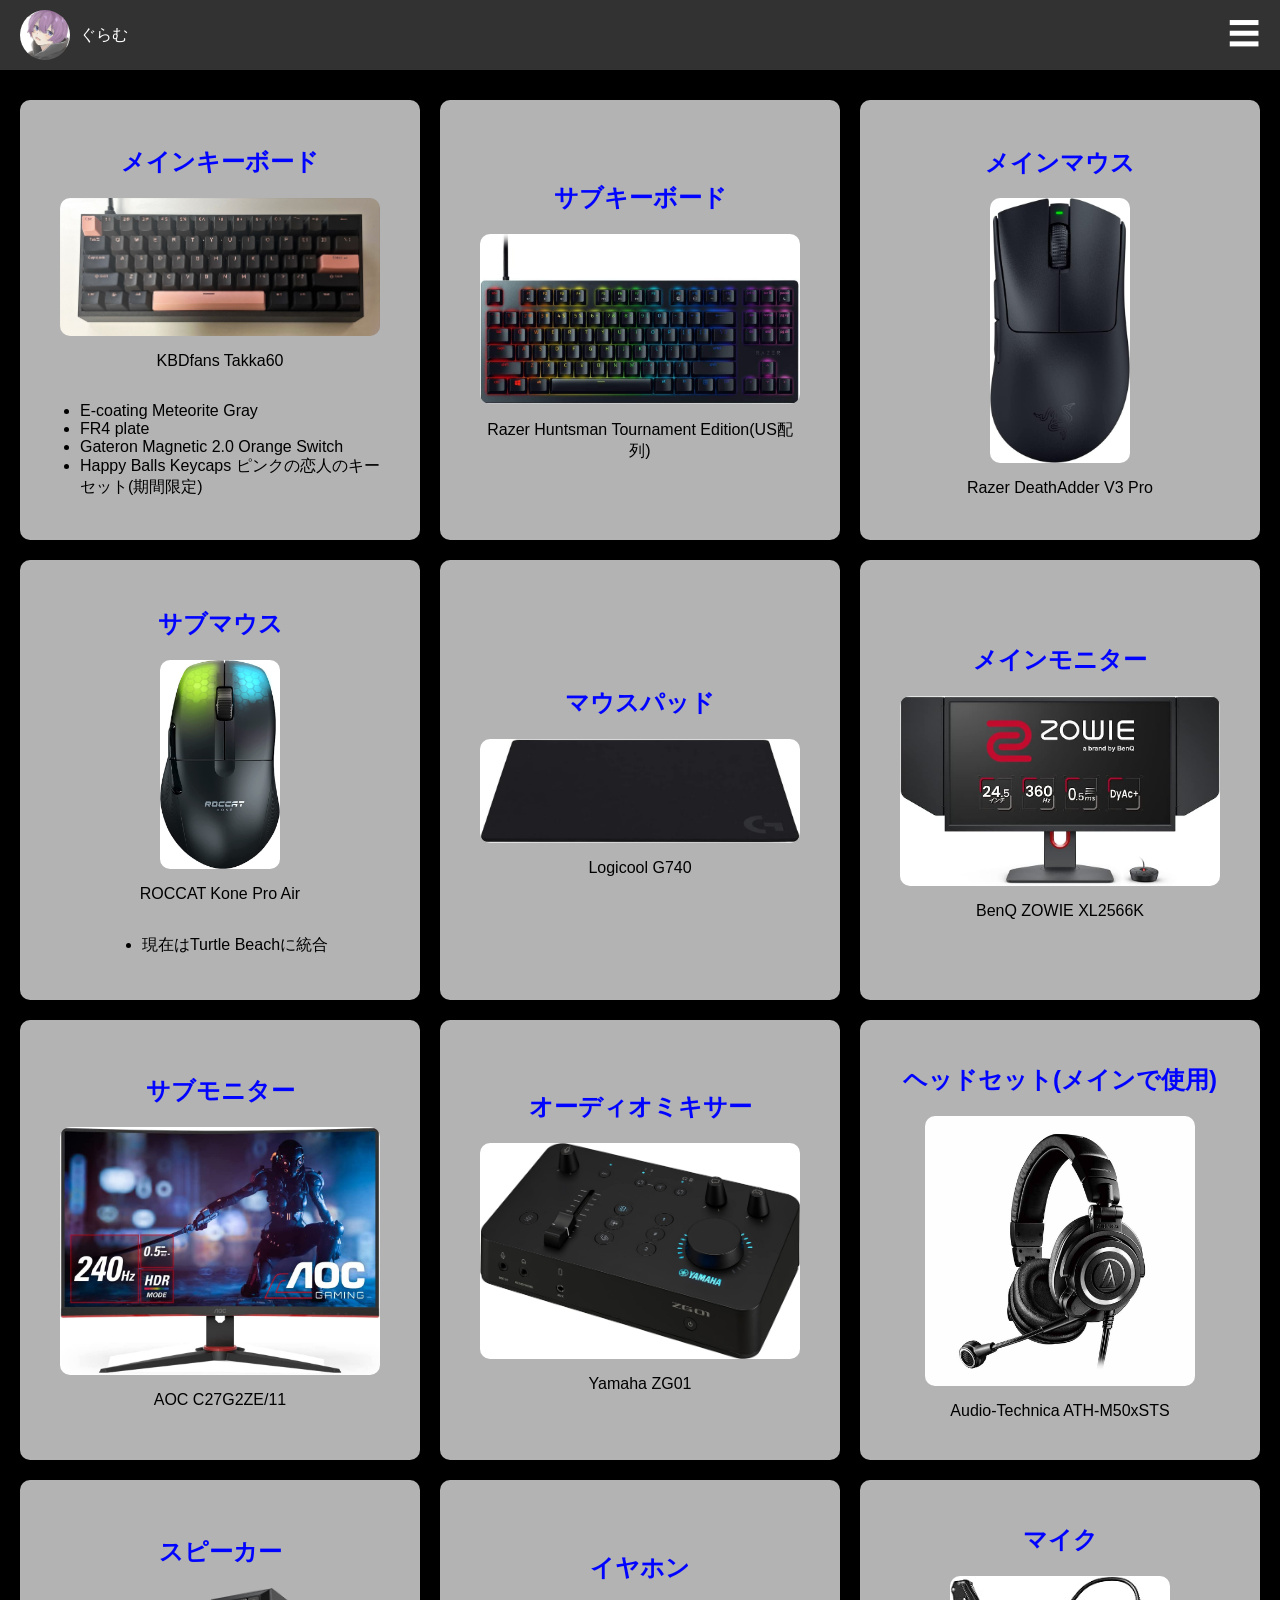
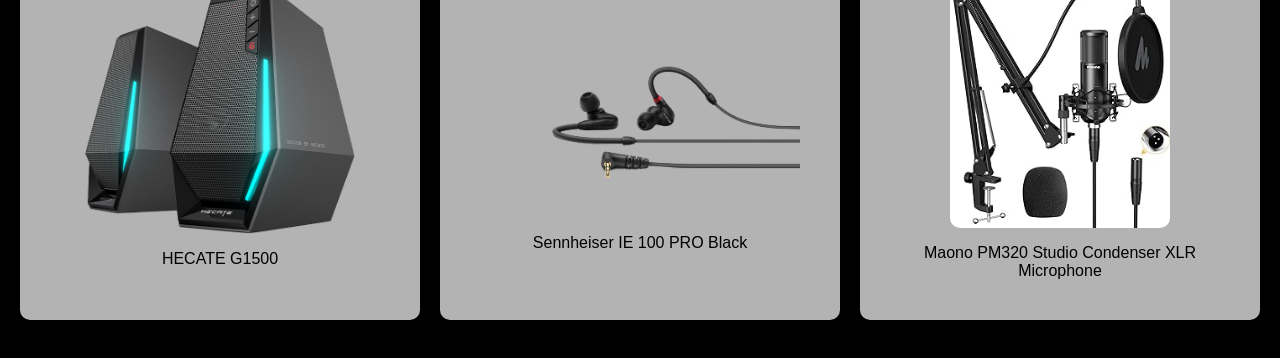
==== index.html @ 0bb7a0b4 "Rename device_index.html to index.html" ====
<!DOCTYPE html>
<html lang="ja">
<head>
    <meta charset="UTF-8">
    <meta name="viewport" content="width=device-width, initial-scale=1.0">
    <title>ぐらむの使用デバイス</title>
    <link rel="stylesheet" href="device_style.css">
</head>

<body>
    <div class="top-bar">
        <div class="profile">
            <img src="17gramsicon.jpg" alt="17grams icon">
            <span>ぐらむ</span>
        </div>
        
        <div class="menu-toggle" id="menuToggle">
            &#9776;
        </div>
        
        <div class="dropdown-menu" id="dropdownMenu">
            <a href="https://17grams.github.io/home" target="_blank">ホーム</a>
            <a href="https://17grams.github.io/selfintroduction" target="_blank">自己紹介</a>
            <a href="https://17grams.github.io/pcspecification" target="_blank">使用PCスペック</a>
        </div>
    </div>

    <div class="container">
        <div class="content">
            <div class="grid">
                <a href="https://kbdfans.com/products/takka60" class="frame" target="_blank" rel="noopener noreferrer">
                    <h2>メインキーボード</h2>
                    <img src="takka60.png" alt="Takka60">
                    <p>KBDfans Takka60</p>
                    <ul>
                        <li>E-coating Meteorite Gray</li>
                        <li>FR4 plate</li>
                        <li>Gateron Magnetic 2.0 Orange Switch</li>
                        <li>Happy Balls Keycaps ピンクの恋人のキーセット(期間限定)</li>
                    </ul>
                </a>
                <a href="https://www.razer.com/es-es/gaming-keyboards/razer-huntsman-tournament-edition" class="frame" target="_blank" rel="noopener noreferrer">
                    <h2>サブキーボード</h2>
                    <img src="razerkeyboard.png" alt="Razer Keyboard">
                    <p>Razer Huntsman Tournament Edition(US配列)</p>
                </a>
                <a href="https://www.razer.com/jp-jp/gaming-mice/razer-deathadder-v3-pro" class="frame" target="_blank" rel="noopener noreferrer">
                    <h2>メインマウス</h2>
                    <img src="razermouse.png" style="width:140px; height:auto;" alt="Razer Mouse">
                    <p>Razer DeathAdder V3 Pro</p>
                </a>
                <a href="https://jp.turtlebeach.com/" class="frame" target="_blank" rel="noopener noreferrer">
                    <h2>サブマウス</h2>
                    <img src="roccatmouse.png" style="width:120px; height:auto;" alt="ROCCAT Mouse">
                    <p>ROCCAT Kone Pro Air</p>
                    <ul>
                       <li>現在はTurtle Beachに統合</li>
                    </ul>
                </a>
                <a href="https://gaming.logicool.co.jp/ja-jp/products/gaming-mouse-pads/g740-large-cloth-mouse-pad.943-000810.html" class="frame" target="_blank" rel="noopener noreferrer">
                    <h2>マウスパッド</h2>
                    <img src="mousepad.png" alt="Logicool Mouse Pad">
                    <p>Logicool G740</p>
                </a>
                <a href="https://zowie.benq.com/ja-jp/monitor/xl2566k.html" class="frame" target="_blank" rel="noopener noreferrer">
                    <h2>メインモニター</h2>
                    <img src="zowiemonitor.png" alt="BenQ ZOWIE Monitor">
                    <p>BenQ ZOWIE XL2566K</p>
                </a>
                <a href="https://jp.aoc.com/product/C27G2ZE-11" class="frame" target="_blank" rel="noopener noreferrer">
                    <h2>サブモニター</h2>
                    <img src="aocmonitor.png" alt="AOC Monitor">
                    <p>AOC C27G2ZE/11</p>
                </a>
                <a href="https://jp.yamaha.com/products/proaudio/live_streaming_gaming/zg/zg01/index.html" class="frame" target="_blank" rel="noopener noreferrer">
                    <h2>オーディオミキサー</h2>
                    <img src="zg01.png" alt="Yamaha Audio Mixer">
                    <p>Yamaha ZG01</p>
                </a>
                <a href="https://www.audio-technica.co.jp/product/ATH-M50xSTS" class="frame" target="_blank" rel="noopener noreferrer">
                    <h2>ヘッドセット(メインで使用)</h2>
                    <img src="headset.png" style="width:270px; height:auto;" alt="Audio-Technica Headset">
                    <p>Audio-Technica ATH-M50xSTS</p>
                </a>
                <a href="https://hecategaming.com/ja-global/products/g1500-black" class="frame" target="_blank" rel="noopener noreferrer">
                    <h2>スピーカー</h2>
                    <img src="speaker.png" style="width:270px; height:auto;" alt="HECATE Speaker">
                    <p>HECATE G1500</p>
                </a>
                <a href="https://www.sennheiser.com/ja-jp/catalog/products/headphones/ie-100-pro/ie-100-pro-black-508940" class="frame" target="_blank" rel="noopener noreferrer">
                    <h2>イヤホン</h2>
                    <img src="earphone.png" alt="Sennheiser Earphone">
                    <p>Sennheiser IE 100 PRO Black</p>
                </a>
                <a href="https://www.maono.com/products/xlr-condenser-microphone-kit-maono-au-pm320s?variant=40811929632833" class="frame" target="_blank" rel="noopener noreferrer">
                    <h2>マイク</h2>
                    <img src="microphone.png" style="width:220px; height:auto;" alt="Maono Microphone">
                    <p>Maono PM320 Studio Condenser XLR Microphone</p>
                </a>
            </div>
        </div>
    </div>
    1111
    <script src="device_script.js"></script>
</body>
</html>
---- device_style.css ----
/* device_style.css */
body {
  margin: 0;
  padding: 0;
  display: flex;
  flex-direction: column;
  background-color: rgb(0, 0, 0);
  font-family: 'Arial', sans-serif;
  position: relative;
}

.top-bar {
  display: flex;
  justify-content: space-between;
  align-items: center;
  width: 100%;
  padding: 10px 20px;
  box-sizing: border-box;
  position: fixed;
  background-color: rgba(104, 104, 104, 0.486);
  top: 0;
  left: 0;
  z-index: 100;
}

.profile {
  display: flex;
  align-items: center;
  color: #fff;
}

.profile img {
  width: 50px;
  height: 50px;
  border-radius: 50%;
  margin-right: 10px;
}

.menu-toggle {
  font-size: 2rem;
  color: #fff;
  cursor: pointer;
  transition: transform 0.3s ease, font-size 0.3s ease;
}

.menu-toggle:hover {
  transform: scale(1.1); /* ホバー時に少し大きくなる */
}

.menu-toggle:hover .bar {
  width: 30px; /* ホバー時にバーの幅を調整 */
}

.bar {
  display: block;
  width: 20px;
  height: 2px;
  background-color: #fff;
  margin: 4px 0;
  transition: width 0.3s ease;
}

.dropdown-menu {
  display: none;
  flex-direction: column;
  background: rgba(0, 0, 0, 0.5);
  border-radius: 5px;
  border: 2px solid #fff;
  padding: 10px;
  position: absolute;
  top: 50px;
  right: 20px;
  z-index: 100;
}

.dropdown-menu:hover {
  display: grid;
}

.menu-toggle:hover + .dropdown-menu {
  display: grid;
}

.dropdown-menu a {
  color: #fff;
  text-decoration: none;
  padding: 10px;
  transition: background 0.3s;
}

.dropdown-menu a:hover {
  background: rgba(255, 105, 248, 0.8);
}


.container {
  display: flex;
  justify-content: center;
  align-items: center;
  margin-top: 80px;
  width: 100%;
  z-index: 10;
  box-sizing: border-box;
}

.content {
  display: flex;
  justify-content: center;
  align-items: center;
  width: 100%;
}

.grid {
  display: grid;
  justify-content: center;
  align-items: center;
  gap: 20px;
  padding: 20px;
  width: 100%;
  max-width: 1600px;
  box-sizing: border-box;
  grid-template-columns: repeat(auto-fill, minmax(400px, 400px));
}

.frame {
  background-color: #ffffffb3;
  border-radius: 10px;
  box-shadow: 0 0 10px rgba(0, 0, 0, 0.3);
  display: flex;
  flex-direction: column;
  align-items: center;
  justify-content: center;
  text-decoration: none;
  color: inherit;
  padding: 20px;
  min-height: 400px;
  min-width: 250px
}

.frame:hover {
  transform: scale(1.05); /* Hover時に枠が少し大きくなる */
  transition: transform 0.3s ease;
}

.frame img {
  width: 100%;
  max-width: 320px;
  border-radius: 10px;
}

.frame h2 {
  color: rgb(0, 4, 255);
}

.frame p {
  text-align: center;
  max-width: 320px;
}

.frame ul {
  text-align: left;
  max-width: 320px;
  margin-right: 10px;
}
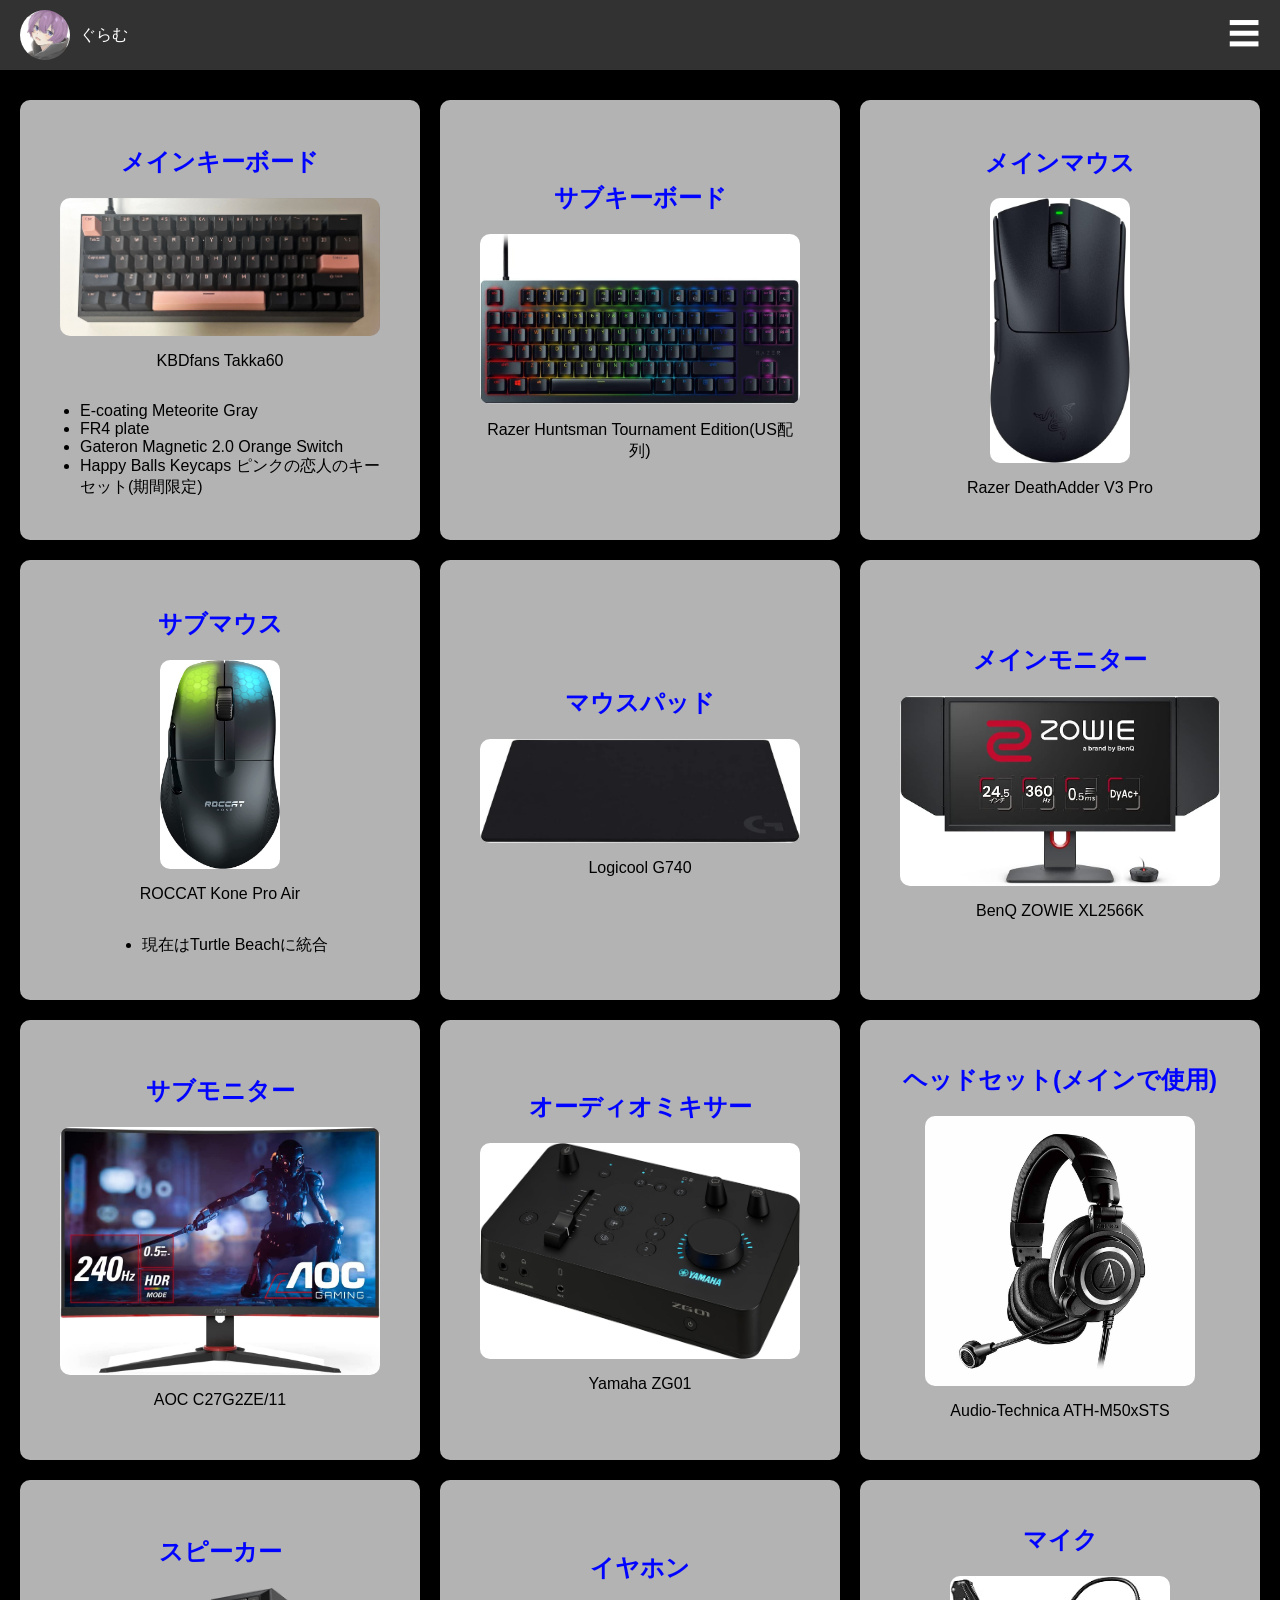
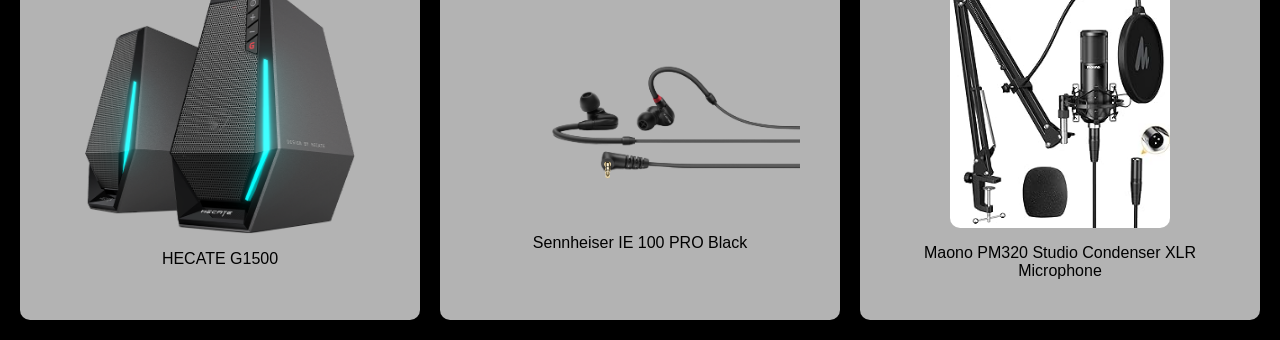
==== commit 3e6c8c17: "Update index.html" ====
--- a/index.html
+++ b/index.html
@@ -6,7 +6,6 @@
     <title>ぐらむの使用デバイス</title>
     <link rel="stylesheet" href="device_style.css">
 </head>
-
 <body>
     <div class="top-bar">
         <div class="profile">
@@ -100,7 +99,7 @@
             </div>
         </div>
     </div>
-    1111
+
     <script src="device_script.js"></script>
 </body>
 </html>
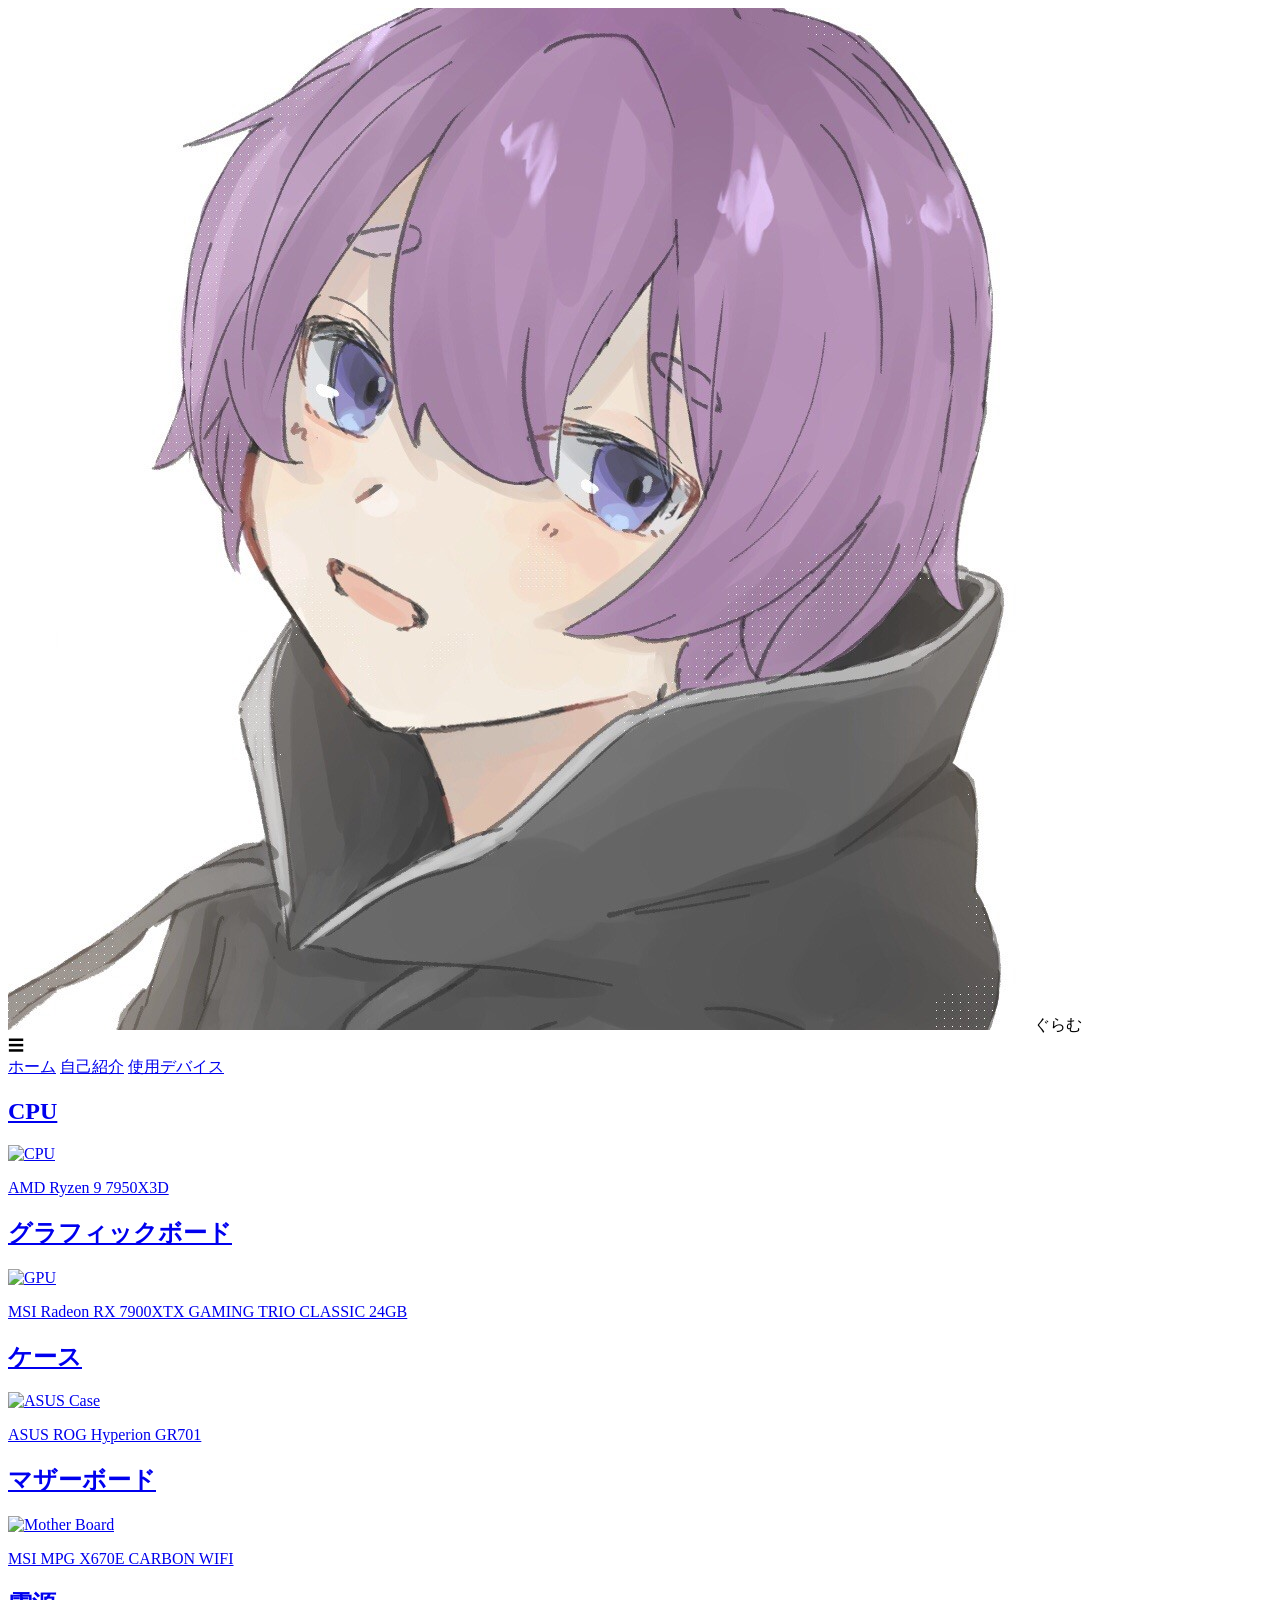
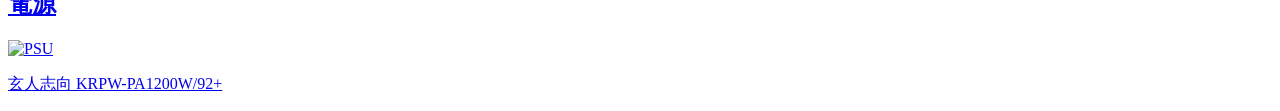
==== commit afbe5abb: "Update index.html" ====
--- a/index.html
+++ b/index.html
@@ -3,9 +3,10 @@
 <head>
     <meta charset="UTF-8">
     <meta name="viewport" content="width=device-width, initial-scale=1.0">
-    <title>ぐらむの使用デバイス</title>
-    <link rel="stylesheet" href="device_style.css">
+    <title>ぐらむの使用PCパーツ等</title>
+    <link rel="stylesheet" href="pcspec_style.css">
 </head>
+
 <body>
     <div class="top-bar">
         <div class="profile">
@@ -20,86 +21,41 @@
         <div class="dropdown-menu" id="dropdownMenu">
             <a href="https://17grams.github.io/home" target="_blank">ホーム</a>
             <a href="https://17grams.github.io/selfintroduction" target="_blank">自己紹介</a>
-            <a href="https://17grams.github.io/pcspecification" target="_blank">使用PCスペック</a>
+            <a href="https://17grams.github.io/device" target="_blank">使用デバイス</a>
         </div>
     </div>
 
     <div class="container">
         <div class="content">
             <div class="grid">
-                <a href="https://kbdfans.com/products/takka60" class="frame" target="_blank" rel="noopener noreferrer">
-                    <h2>メインキーボード</h2>
-                    <img src="takka60.png" alt="Takka60">
-                    <p>KBDfans Takka60</p>
-                    <ul>
-                        <li>E-coating Meteorite Gray</li>
-                        <li>FR4 plate</li>
-                        <li>Gateron Magnetic 2.0 Orange Switch</li>
-                        <li>Happy Balls Keycaps ピンクの恋人のキーセット(期間限定)</li>
-                    </ul>
+                <a href="https://www.amd.com/ja/products/processors/desktops/ryzen/7000-series/amd-ryzen-9-7950x3d.html" class="frame" target="_blank" rel="noopener noreferrer">
+                    <h2>CPU</h2>
+                    <img src="7950X3D.png" alt="CPU">
+                    <p>AMD Ryzen 9 7950X3D</p>
                 </a>
-                <a href="https://www.razer.com/es-es/gaming-keyboards/razer-huntsman-tournament-edition" class="frame" target="_blank" rel="noopener noreferrer">
-                    <h2>サブキーボード</h2>
-                    <img src="razerkeyboard.png" alt="Razer Keyboard">
-                    <p>Razer Huntsman Tournament Edition(US配列)</p>
+                <a href="https://jp.msi.com/Graphics-Card/Radeon-RX-7900-XTX-GAMING-TRIO-CLASSIC-24G" class="frame" target="_blank" rel="noopener noreferrer">
+                    <h2>グラフィックボード</h2>
+                    <img src="7900xtx.png" alt="GPU">
+                    <p>MSI Radeon RX 7900XTX GAMING TRIO CLASSIC 24GB</p>
                 </a>
-                <a href="https://www.razer.com/jp-jp/gaming-mice/razer-deathadder-v3-pro" class="frame" target="_blank" rel="noopener noreferrer">
-                    <h2>メインマウス</h2>
-                    <img src="razermouse.png" style="width:140px; height:auto;" alt="Razer Mouse">
-                    <p>Razer DeathAdder V3 Pro</p>
+                <a href="https://rog.asus.com/jp/cases/rog-hyperion-gr701-model/" class="frame" target="_blank" rel="noopener noreferrer">
+                    <h2>ケース</h2>
+                    <img src="gr701.png" style="width:140px; height:auto;" alt="ASUS Case">
+                    <p>ASUS ROG Hyperion GR701</p>
                 </a>
-                <a href="https://jp.turtlebeach.com/" class="frame" target="_blank" rel="noopener noreferrer">
-                    <h2>サブマウス</h2>
-                    <img src="roccatmouse.png" style="width:120px; height:auto;" alt="ROCCAT Mouse">
-                    <p>ROCCAT Kone Pro Air</p>
-                    <ul>
-                       <li>現在はTurtle Beachに統合</li>
-                    </ul>
+                <a href="https://jp.msi.com/Motherboard/MPG-X670E-CARBON-WIFI" class="frame" target="_blank" rel="noopener noreferrer">
+                    <h2>マザーボード</h2>
+                    <img src="roccatmouse.png" style="width:120px; height:auto;" alt="Mother Board">
+                    <p>MSI MPG X670E CARBON WIFI</p>
                 </a>
-                <a href="https://gaming.logicool.co.jp/ja-jp/products/gaming-mouse-pads/g740-large-cloth-mouse-pad.943-000810.html" class="frame" target="_blank" rel="noopener noreferrer">
-                    <h2>マウスパッド</h2>
-                    <img src="mousepad.png" alt="Logicool Mouse Pad">
-                    <p>Logicool G740</p>
-                </a>
-                <a href="https://zowie.benq.com/ja-jp/monitor/xl2566k.html" class="frame" target="_blank" rel="noopener noreferrer">
-                    <h2>メインモニター</h2>
-                    <img src="zowiemonitor.png" alt="BenQ ZOWIE Monitor">
-                    <p>BenQ ZOWIE XL2566K</p>
-                </a>
-                <a href="https://jp.aoc.com/product/C27G2ZE-11" class="frame" target="_blank" rel="noopener noreferrer">
-                    <h2>サブモニター</h2>
-                    <img src="aocmonitor.png" alt="AOC Monitor">
-                    <p>AOC C27G2ZE/11</p>
-                </a>
-                <a href="https://jp.yamaha.com/products/proaudio/live_streaming_gaming/zg/zg01/index.html" class="frame" target="_blank" rel="noopener noreferrer">
-                    <h2>オーディオミキサー</h2>
-                    <img src="zg01.png" alt="Yamaha Audio Mixer">
-                    <p>Yamaha ZG01</p>
-                </a>
-                <a href="https://www.audio-technica.co.jp/product/ATH-M50xSTS" class="frame" target="_blank" rel="noopener noreferrer">
-                    <h2>ヘッドセット(メインで使用)</h2>
-                    <img src="headset.png" style="width:270px; height:auto;" alt="Audio-Technica Headset">
-                    <p>Audio-Technica ATH-M50xSTS</p>
-                </a>
-                <a href="https://hecategaming.com/ja-global/products/g1500-black" class="frame" target="_blank" rel="noopener noreferrer">
-                    <h2>スピーカー</h2>
-                    <img src="speaker.png" style="width:270px; height:auto;" alt="HECATE Speaker">
-                    <p>HECATE G1500</p>
-                </a>
-                <a href="https://www.sennheiser.com/ja-jp/catalog/products/headphones/ie-100-pro/ie-100-pro-black-508940" class="frame" target="_blank" rel="noopener noreferrer">
-                    <h2>イヤホン</h2>
-                    <img src="earphone.png" alt="Sennheiser Earphone">
-                    <p>Sennheiser IE 100 PRO Black</p>
-                </a>
-                <a href="https://www.maono.com/products/xlr-condenser-microphone-kit-maono-au-pm320s?variant=40811929632833" class="frame" target="_blank" rel="noopener noreferrer">
-                    <h2>マイク</h2>
-                    <img src="microphone.png" style="width:220px; height:auto;" alt="Maono Microphone">
-                    <p>Maono PM320 Studio Condenser XLR Microphone</p>
+                <a href="https://www.kuroutoshikou.com/product/detail/krpw-pa1200w-92-.html" class="frame" target="_blank" rel="noopener noreferrer">
+                    <h2>電源</h2>
+                    <img src="mousepad.png" alt="PSU">
+                    <p>玄人志向 KRPW-PA1200W/92+</p>
                 </a>
             </div>
         </div>
     </div>
-
-    <script src="device_script.js"></script>
+    <script src="pcspec_style.css"></script>
 </body>
 </html>
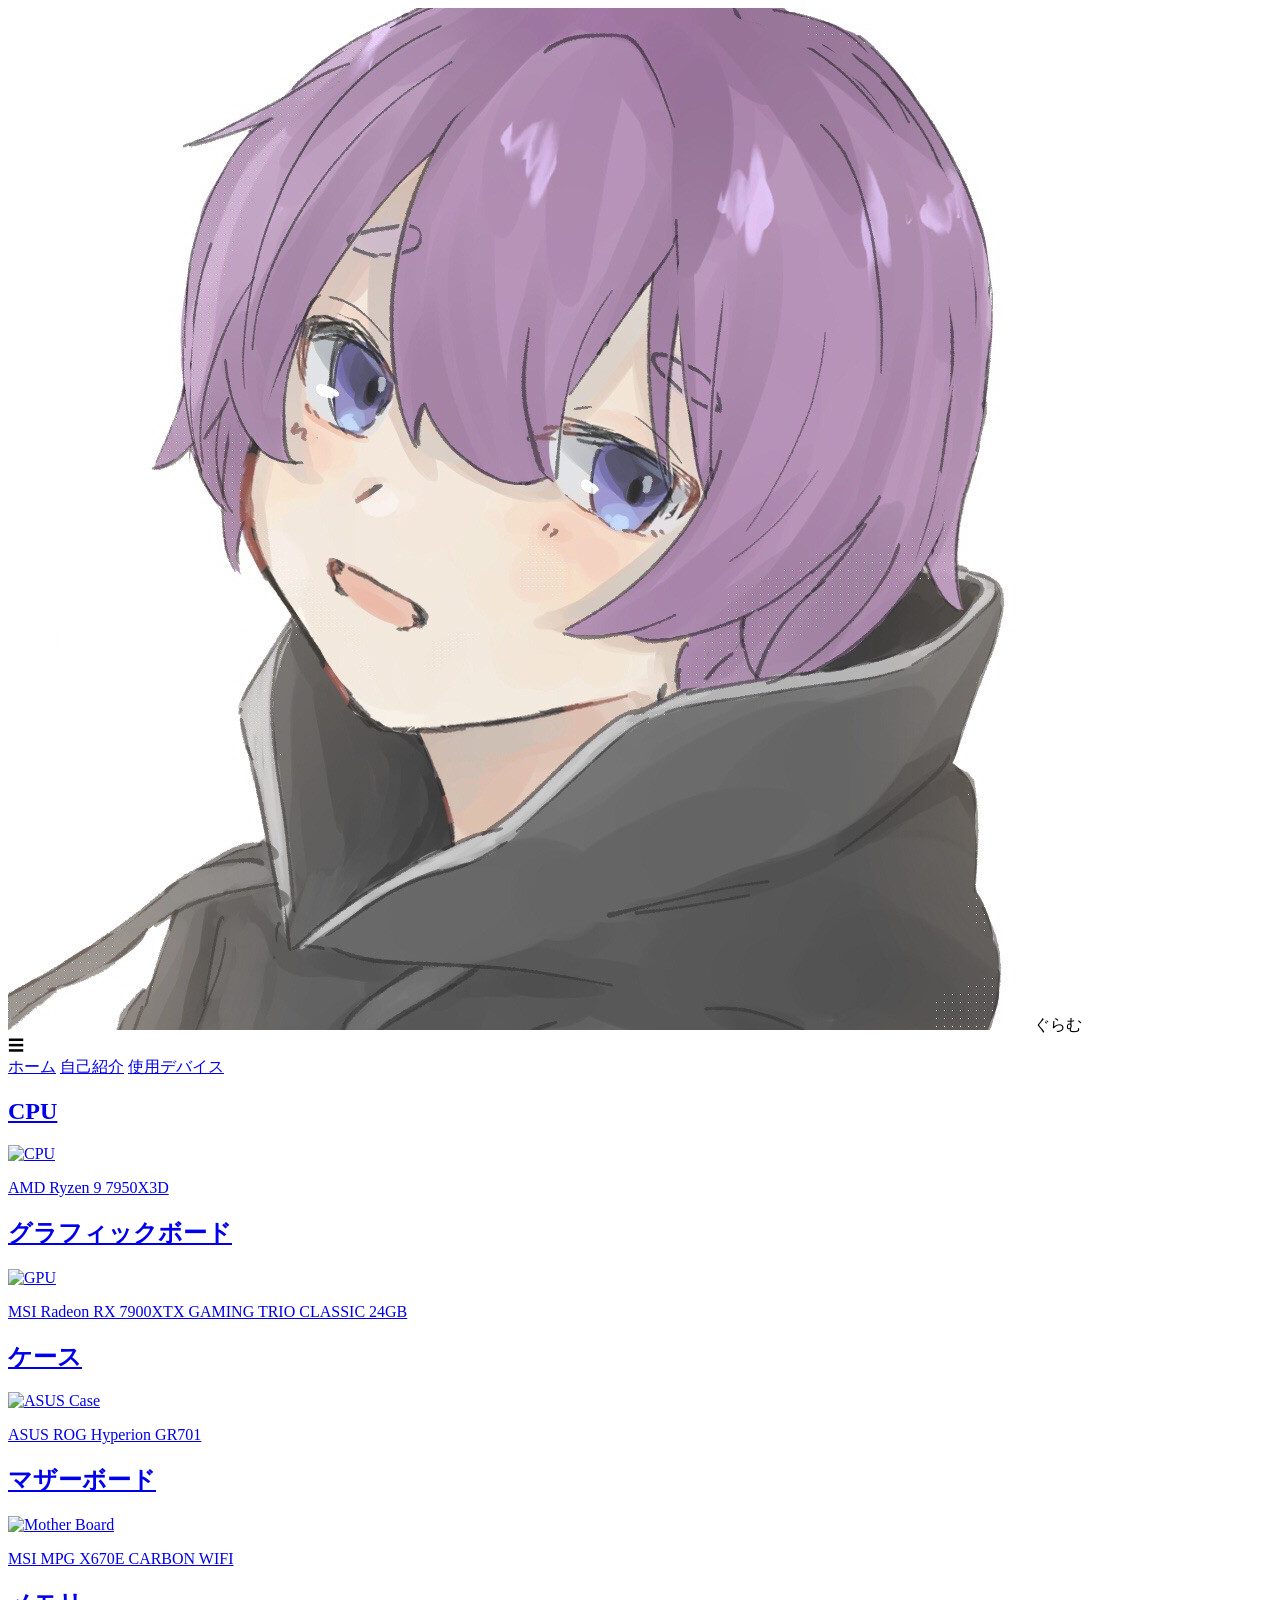
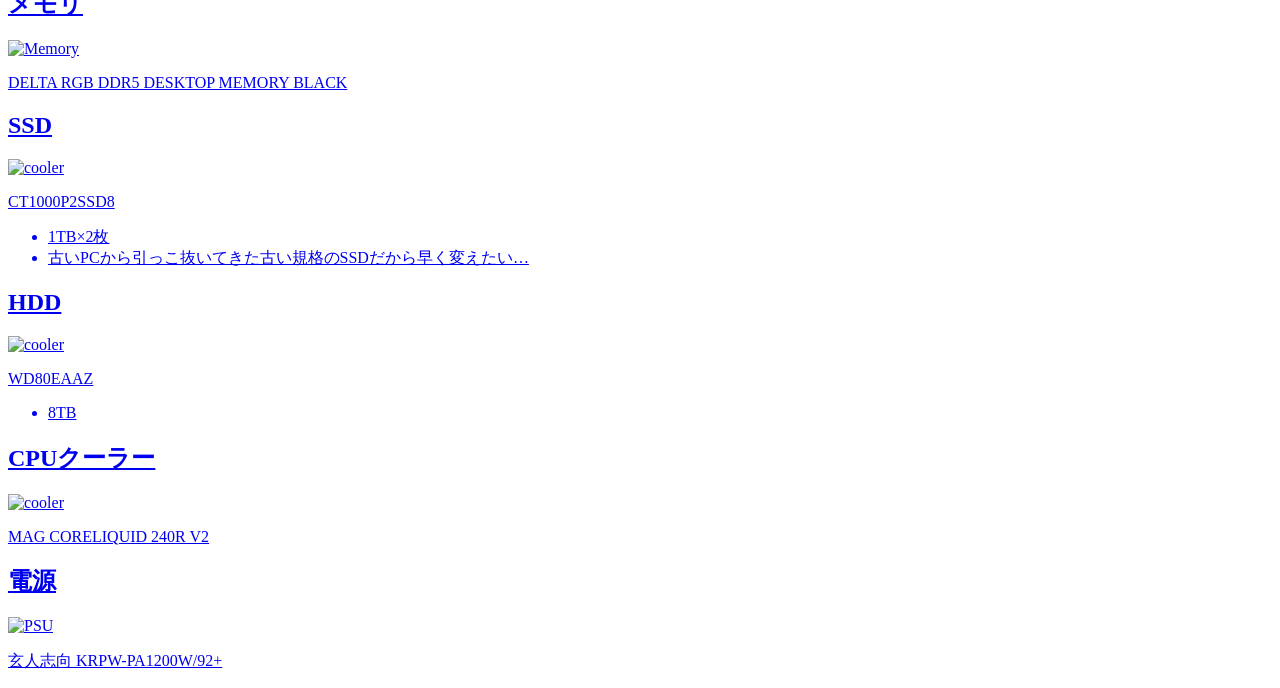
==== commit 20477ce0: "Update index.html" ====
--- a/index.html
+++ b/index.html
@@ -30,7 +30,7 @@
             <div class="grid">
                 <a href="https://www.amd.com/ja/products/processors/desktops/ryzen/7000-series/amd-ryzen-9-7950x3d.html" class="frame" target="_blank" rel="noopener noreferrer">
                     <h2>CPU</h2>
-                    <img src="7950X3D.png" alt="CPU">
+                    <img src="7950X3D.png" style="width: 250px; height:auto;" alt="CPU">
                     <p>AMD Ryzen 9 7950X3D</p>
                 </a>
                 <a href="https://jp.msi.com/Graphics-Card/Radeon-RX-7900-XTX-GAMING-TRIO-CLASSIC-24G" class="frame" target="_blank" rel="noopener noreferrer">
@@ -40,19 +40,47 @@
                 </a>
                 <a href="https://rog.asus.com/jp/cases/rog-hyperion-gr701-model/" class="frame" target="_blank" rel="noopener noreferrer">
                     <h2>ケース</h2>
-                    <img src="gr701.png" style="width:140px; height:auto;" alt="ASUS Case">
+                    <img src="gr701.png" style="width:260px; height:auto;" alt="ASUS Case">
                     <p>ASUS ROG Hyperion GR701</p>
                 </a>
                 <a href="https://jp.msi.com/Motherboard/MPG-X670E-CARBON-WIFI" class="frame" target="_blank" rel="noopener noreferrer">
                     <h2>マザーボード</h2>
-                    <img src="roccatmouse.png" style="width:120px; height:auto;" alt="Mother Board">
+                    <img src="x670e.png" style="width:200px; height:auto;" alt="Mother Board">
                     <p>MSI MPG X670E CARBON WIFI</p>
+                </a>
+                <a href="https://www.teamgroupinc.com/jp/product-detail/memory/T-FORCE/delta-rgb-ddr5-black/delta-rgb-ddr5-black-FF3D516G6000HC38ADC01/" class="frame" target="_blank" rel="noopener noreferrer">
+                    <h2>メモリ</h2>
+                    <img src="memory.png" style="width:230px; height:auto;" alt="Memory">
+                    <p>DELTA RGB DDR5 DESKTOP MEMORY BLACK</p>
+                </a>
+                <a href="https://jp.msi.com/Liquid-Cooling/MAG-CORELIQUID-240R-V2" class="frame" target="_blank" rel="noopener noreferrer">
+                    <h2>SSD</h2>
+                    <img src="ssd.png" style="width:250px; height:auto;" alt="cooler">
+                    <p>CT1000P2SSD8</p>
+                    <ul>
+                        <li>1TB×2枚</li>
+                        <li>古いPCから引っこ抜いてきた古い規格のSSDだから早く変えたい…</li>
+                    </ul>
+                </a>
+                <a href="https://www.westerndigital.com/ja-jp/products/internal-drives/wd-blue-desktop-sata-hdd?sku=WD80EAAZ" class="frame" target="_blank" rel="noopener noreferrer">
+                    <h2>HDD</h2>
+                    <img src="hdd.png" style="width:260px; height:auto;" alt="cooler">
+                    <p>WD80EAAZ</p>
+                    <ul>
+                        <li>8TB</li>
+                    </ul>
+                </a>
+                <a href="https://jp.msi.com/Liquid-Cooling/MAG-CORELIQUID-240R-V2" class="frame" target="_blank" rel="noopener noreferrer">
+                    <h2>CPUクーラー</h2>
+                    <img src="cooler.png" style="width:250px; height:auto;" alt="cooler">
+                    <p>MAG CORELIQUID 240R V2</p>
                 </a>
                 <a href="https://www.kuroutoshikou.com/product/detail/krpw-pa1200w-92-.html" class="frame" target="_blank" rel="noopener noreferrer">
                     <h2>電源</h2>
-                    <img src="mousepad.png" alt="PSU">
+                    <img src="1200w.png" style="width:265px; height:auto;" alt="PSU">
                     <p>玄人志向 KRPW-PA1200W/92+</p>
                 </a>
+                
             </div>
         </div>
     </div>
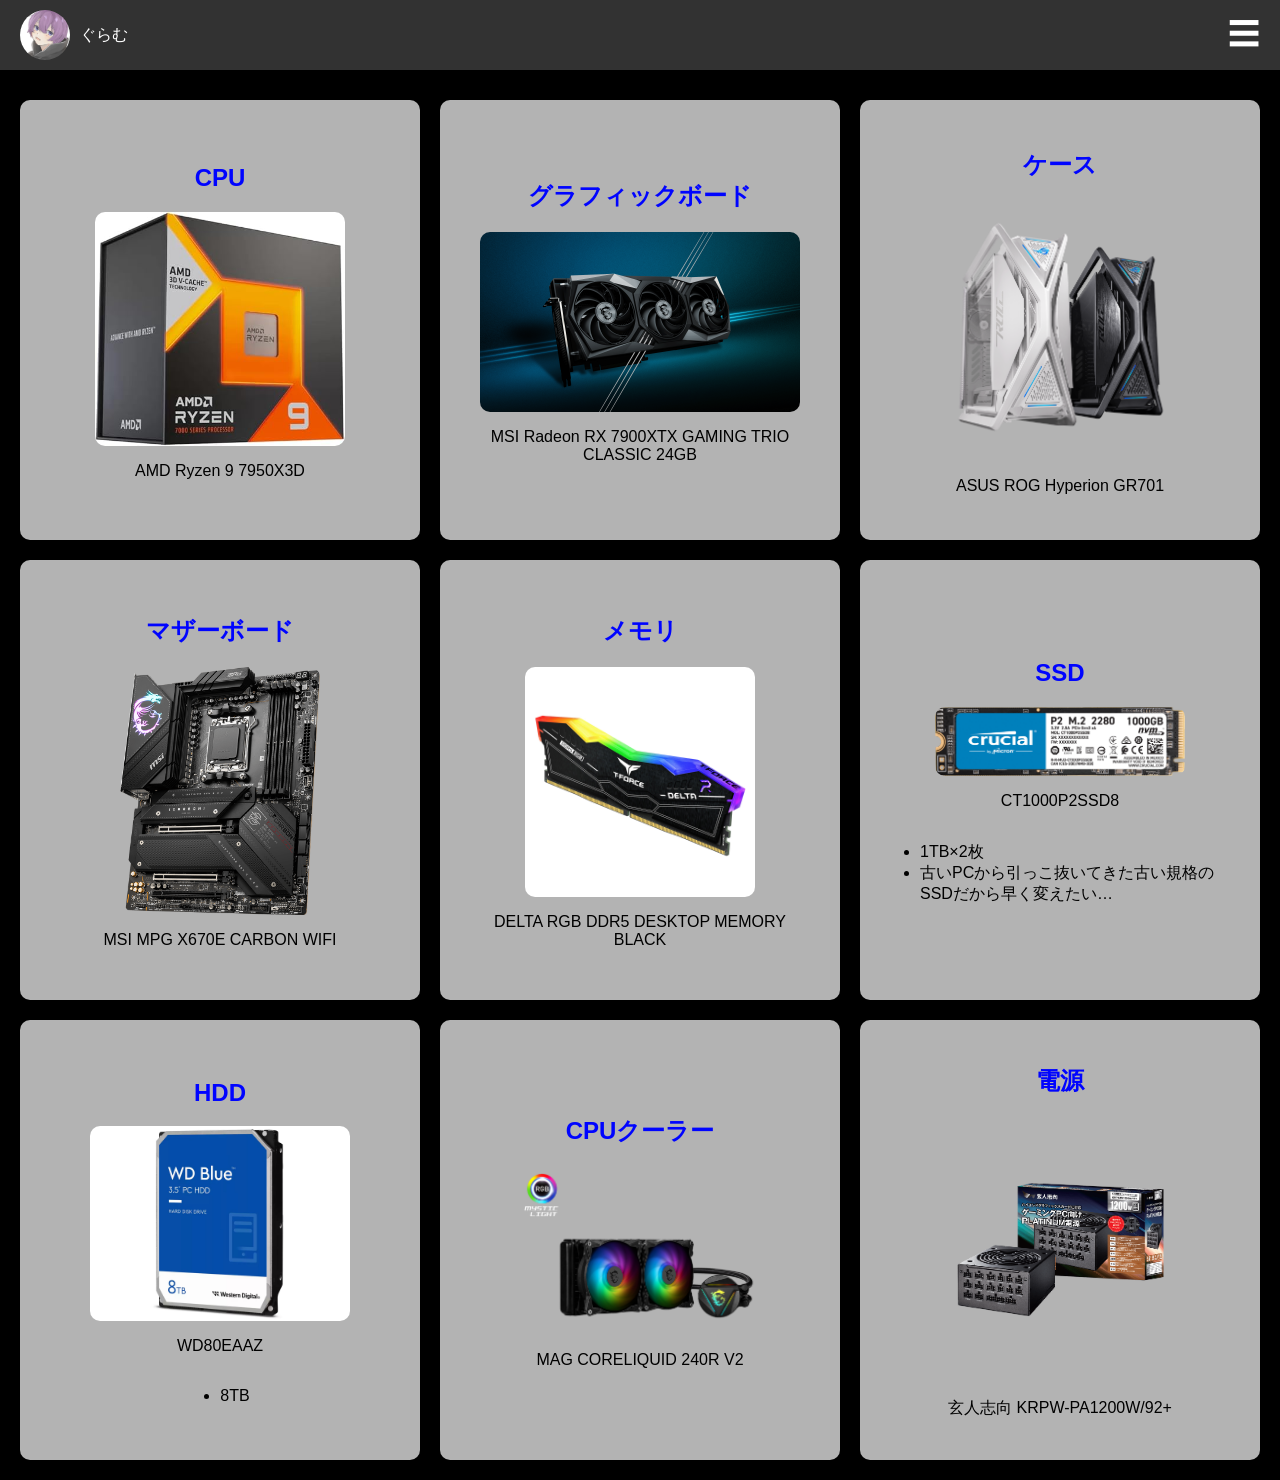
==== commit 5db30d47: "Update index.html" ====
--- a/index.html
+++ b/index.html
@@ -20,7 +20,7 @@
         
         <div class="dropdown-menu" id="dropdownMenu">
             <a href="https://17grams.github.io/home" target="_blank">ホーム</a>
-            <a href="https://17grams.github.io/selfintroduction" target="_blank">自己紹介</a>
+            <a href="https://17grams.github.io/self-introduction" target="_blank">自己紹介</a>
             <a href="https://17grams.github.io/device" target="_blank">使用デバイス</a>
         </div>
     </div>
--- a/pcspec_style.css
+++ b/pcspec_style.css
@@ -0,0 +1,184 @@
+/* device_style.css */
+body {
+  margin: 0;
+  padding: 0;
+  display: flex;
+  flex-direction: column;
+  background-color: rgb(0, 0, 0);
+  font-family: 'Arial', sans-serif;
+  position: relative;
+}
+
+.top-bar {
+  display: flex;
+  justify-content: space-between;
+  align-items: center;
+  width: 100%;
+  padding: 10px 20px;
+  box-sizing: border-box;
+  position: fixed;
+  background-color: rgba(104, 104, 104, 0.486);
+  top: 0;
+  left: 0;
+  z-index: 100;
+}
+
+.profile {
+  display: flex;
+  align-items: center;
+  color: #fff;
+}
+
+.profile img {
+  width: 50px;
+  height: 50px;
+  border-radius: 50%;
+  margin-right: 10px;
+}
+
+.menu-toggle {
+  font-size: 2rem;
+  color: #fff;
+  cursor: pointer;
+  transition: transform 0.3s ease, font-size 0.3s ease;
+}
+
+.menu-toggle:hover {
+  transform: scale(1.1); /* ホバー時に少し大きくなる */
+}
+
+.menu-toggle:hover .bar {
+  width: 30px; /* ホバー時にバーの幅を調整 */
+}
+
+.bar {
+  display: block;
+  width: 20px;
+  height: 2px;
+  background-color: #fff;
+  margin: 4px 0;
+  transition: width 0.3s ease;
+}
+
+.dropdown-menu {
+  display: none;
+  flex-direction: column;
+  background: rgba(0, 0, 0, 0.5);
+  border-radius: 5px;
+  border: 2px solid #fff;
+  padding: 10px;
+  position: absolute;
+  top: 50px;
+  right: 20px;
+  z-index: 100;
+}
+
+.dropdown-menu:hover {
+  display: grid;
+}
+
+.menu-toggle:hover + .dropdown-menu {
+  display: grid;
+}
+
+.dropdown-menu a {
+  color: #fff;
+  text-decoration: none;
+  padding: 10px;
+  transition: background 0.3s;
+}
+
+.dropdown-menu a:hover {
+  background: rgba(255, 105, 248, 0.8);
+}
+
+
+.container {
+  display: flex;
+  justify-content: center;
+  align-items: center;
+  margin-top: 80px;
+  width: 100%;
+  z-index: 10;
+  box-sizing: border-box;
+}
+
+.content {
+  display: flex;
+  justify-content: center;
+  align-items: center;
+  width: 100%;
+}
+
+.grid {
+  display: grid;
+  justify-content: center;
+  align-items: center;
+  gap: 20px;
+  padding: 20px;
+  width: 100%;
+  max-width: 1600px;
+  box-sizing: border-box;
+  grid-template-columns: repeat(auto-fill, minmax(400px, 400px));
+}
+
+.frame {
+  background-color: #ffffffb3;
+  border-radius: 10px;
+  box-shadow: 0 0 10px rgba(0, 0, 0, 0.3);
+  display: flex;
+  flex-direction: column;
+  align-items: center;
+  justify-content: center;
+  text-decoration: none;
+  color: inherit;
+  padding: 20px;
+  min-height: 400px;
+  min-width: 250px
+}
+
+.frame:hover {
+  transform: scale(1.05); /* Hover時に枠が少し大きくなる */
+  transition: transform 0.3s ease;
+}
+
+.frame img {
+  width: 100%;
+  max-width: 320px;
+  border-radius: 10px;
+}
+
+.frame h2 {
+  color: rgb(0, 4, 255);
+}
+
+.frame p {
+  text-align: center;
+  max-width: 320px;
+}
+
+.frame ul {
+  text-align: left;
+  max-width: 320px;
+  margin-right: 10px;
+}
+
+@media screen and (max-width: 480px) {
+  .frame {
+    min-height: auto; /* 高さの最小値を解除 */
+    min-width: auto; /* 幅の最小値を解除 */
+  }
+
+  .frame img {
+    max-width: 95%; /* 画像を親要素に合わせて最大幅まで広げる */
+    height: auto; /* 高さを自動調整 */
+  }
+
+  .frame h2 {
+    font-size: 1.2rem; /* 見出しのサイズを調整 */
+  }
+
+  .frame p {
+    font-size: 0.9rem; /* テキストのサイズを調整 */
+  }
+}
